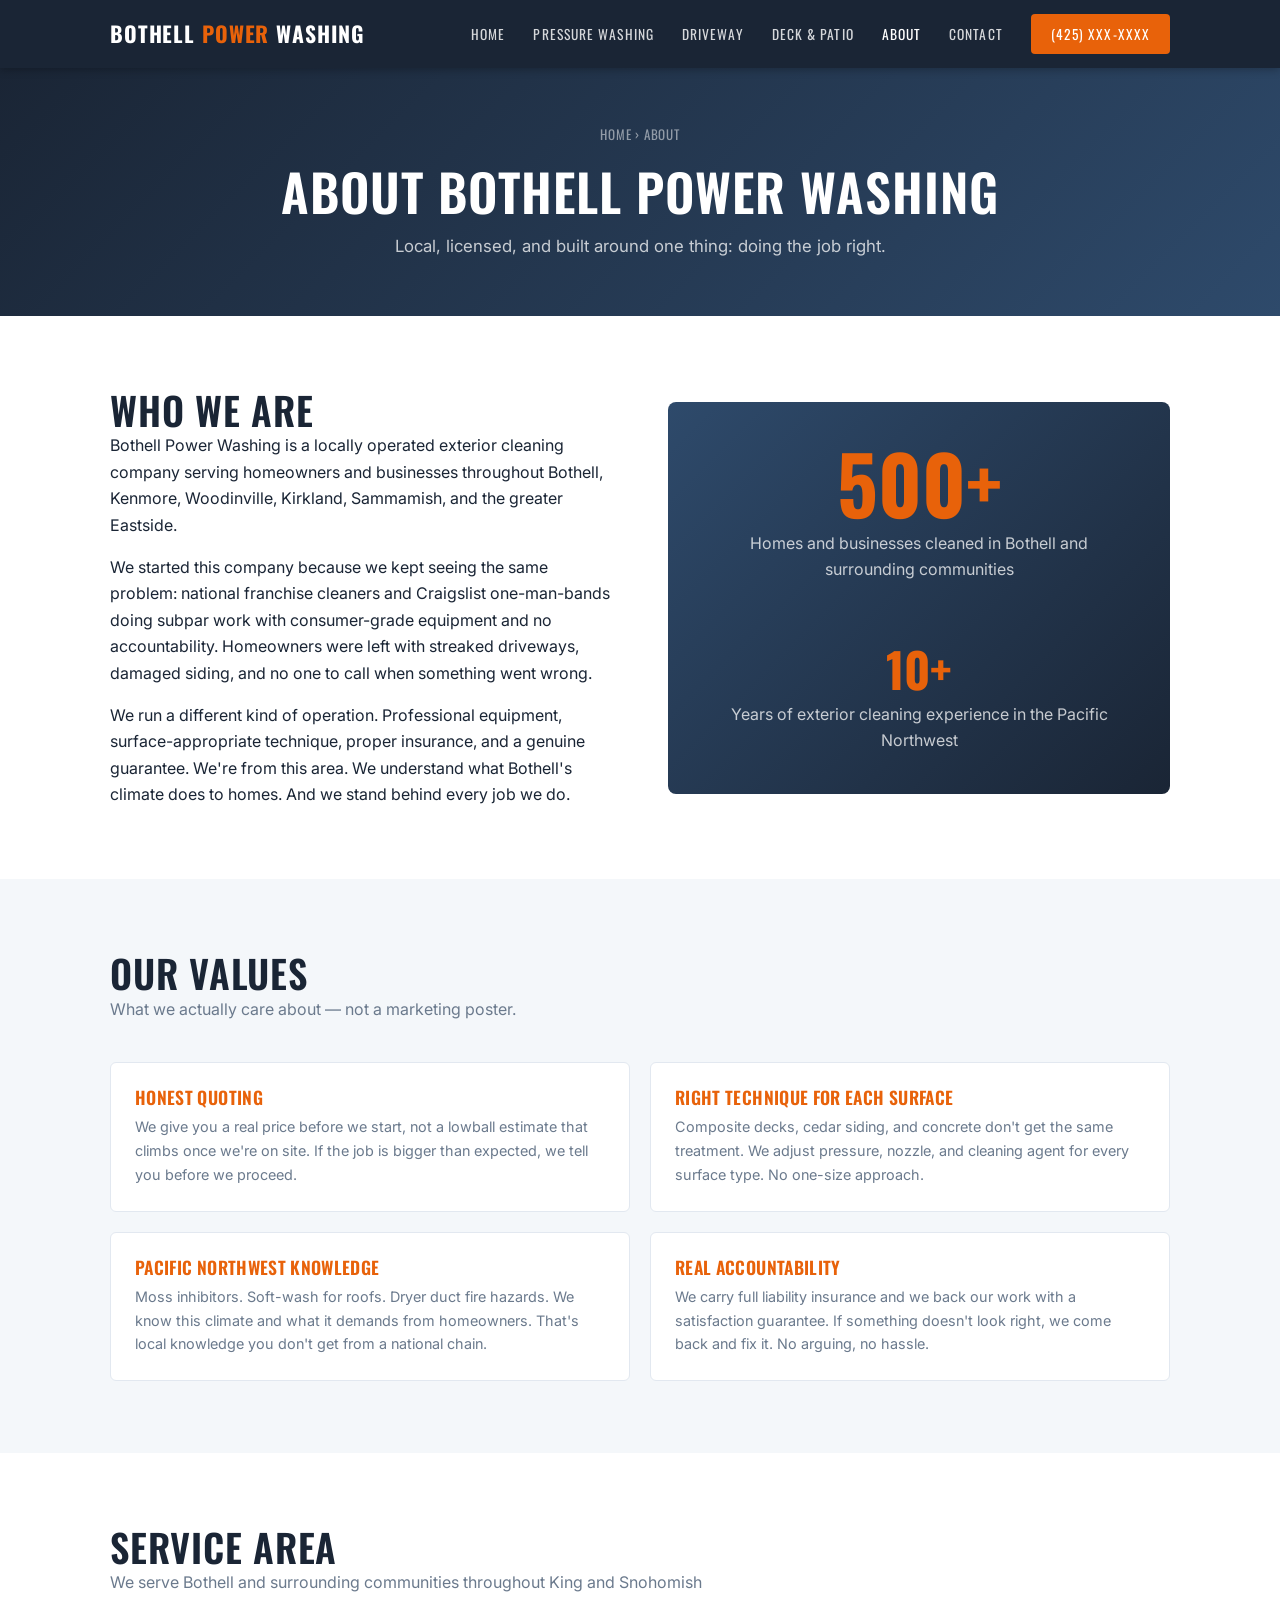
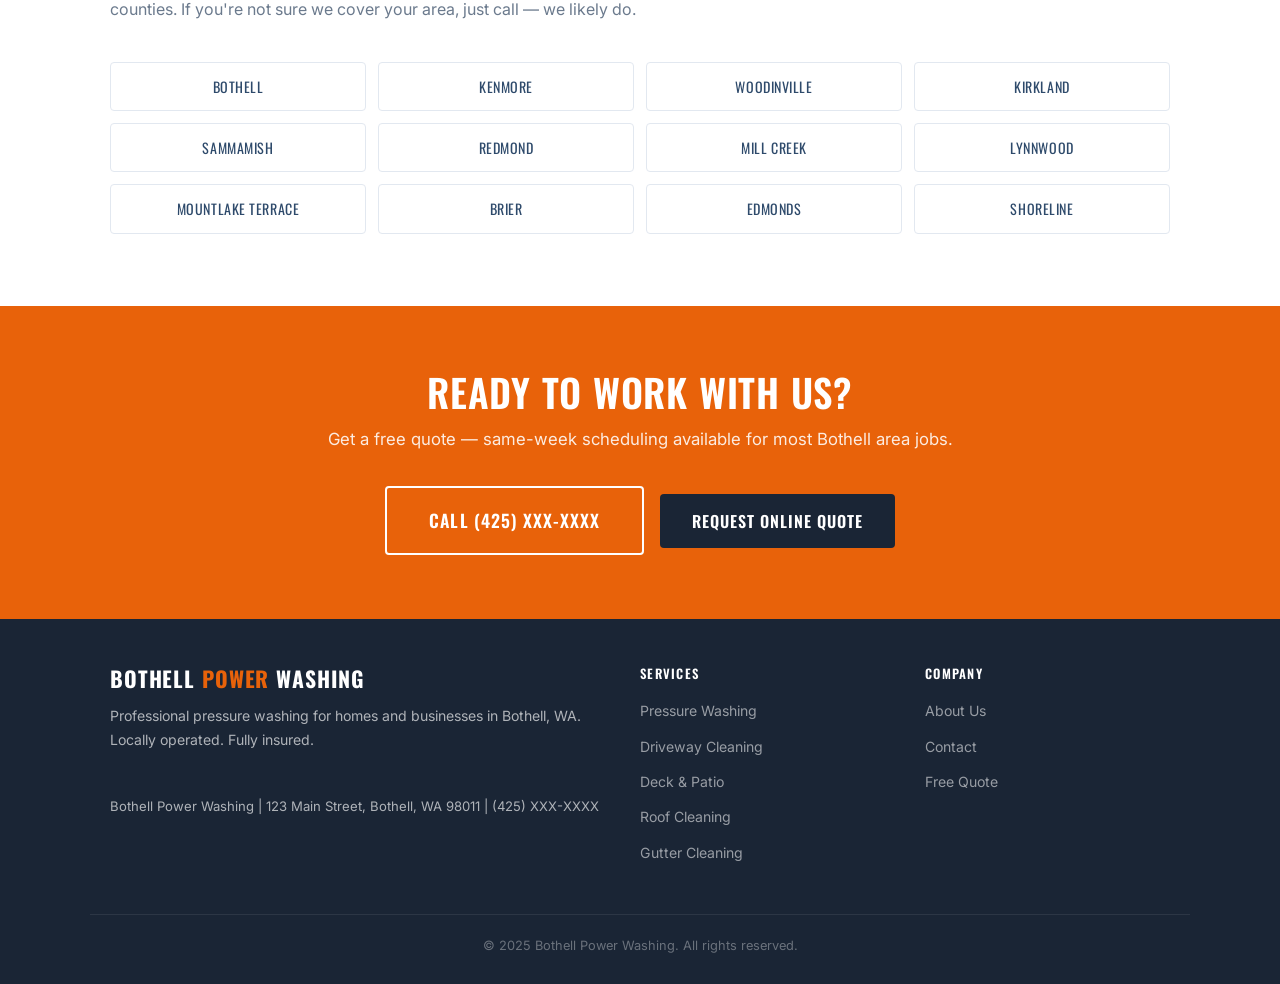
==== about.html @ 70e3e5a1 "Add files via upload" ====
<!DOCTYPE html>
<html lang="en">
<head>
  <meta charset="UTF-8">
  <meta name="viewport" content="width=device-width, initial-scale=1.0">
  <title>About Bothell Power Washing | Local Pressure Washing Bothell WA</title>
  <meta name="description" content="Locally operated pressure washing in Bothell, WA. Serving Kenmore, Woodinville, Kirkland, and the greater Eastside. Licensed, insured, satisfaction guaranteed.">
  <link rel="canonical" href="https://www.bothellpowerwashing.com/about.html">
  <link rel="preconnect" href="https://fonts.googleapis.com">
  <link href="https://fonts.googleapis.com/css2?family=Oswald:wght@400;600;700&family=Inter:wght@400;500;600&display=swap" rel="stylesheet">
  <link rel="stylesheet" href="css/style.css">
  <script type="application/ld+json">
  {"@context":"https://schema.org","@type":"BreadcrumbList","itemListElement":[{"@type":"ListItem","position":1,"name":"Home","item":"https://www.bothellpowerwashing.com/"},{"@type":"ListItem","position":2,"name":"About","item":"https://www.bothellpowerwashing.com/about.html"}]}
  </script>
</head>
<body>

<header>
  <div class="header-inner">
    <a href="index.html" class="logo">Bothell <span>Power</span> Washing</a>
    <button class="hamburger" aria-label="Menu"><span></span><span></span><span></span></button>
    <nav>
      <a href="index.html">Home</a>
      <a href="pressure-washing.html">Pressure Washing</a>
      <a href="driveway-cleaning.html">Driveway</a>
      <a href="deck-washing.html">Deck & Patio</a>
      <a href="about.html" class="active">About</a>
      <a href="contact.html">Contact</a>
      <a href="tel:4250000000" class="nav-phone">(425) XXX-XXXX</a>
    </nav>
  </div>
</header>

<div class="page-hero">
  <div class="container">
    <div class="breadcrumb"><a href="index.html">Home</a> › About</div>
    <h1>About Bothell Power Washing</h1>
    <p>Local, licensed, and built around one thing: doing the job right.</p>
  </div>
</div>

<section class="section">
  <div class="container">
    <div class="about-grid">
      <div>
        <h2>Who We Are</h2>
        <p>Bothell Power Washing is a locally operated exterior cleaning company serving homeowners and businesses throughout Bothell, Kenmore, Woodinville, Kirkland, Sammamish, and the greater Eastside.</p>
        <p>We started this company because we kept seeing the same problem: national franchise cleaners and Craigslist one-man-bands doing subpar work with consumer-grade equipment and no accountability. Homeowners were left with streaked driveways, damaged siding, and no one to call when something went wrong.</p>
        <p>We run a different kind of operation. Professional equipment, surface-appropriate technique, proper insurance, and a genuine guarantee. We're from this area. We understand what Bothell's climate does to homes. And we stand behind every job we do.</p>
      </div>
      <div class="why-visual">
        <div class="big-num">500+</div>
        <p>Homes and businesses cleaned in Bothell and surrounding communities</p>
        <br>
        <div class="big-num" style="font-size:3rem; margin-top:20px;">10+</div>
        <p>Years of exterior cleaning experience in the Pacific Northwest</p>
      </div>
    </div>
  </div>
</section>

<section class="section section--gray">
  <div class="container">
    <h2>Our Values</h2>
    <p style="color:var(--gray); max-width:600px;">What we actually care about — not a marketing poster.</p>
    <div class="values-grid">
      <div class="value-card">
        <h4>Honest Quoting</h4>
        <p>We give you a real price before we start, not a lowball estimate that climbs once we're on site. If the job is bigger than expected, we tell you before we proceed.</p>
      </div>
      <div class="value-card">
        <h4>Right Technique for Each Surface</h4>
        <p>Composite decks, cedar siding, and concrete don't get the same treatment. We adjust pressure, nozzle, and cleaning agent for every surface type. No one-size approach.</p>
      </div>
      <div class="value-card">
        <h4>Pacific Northwest Knowledge</h4>
        <p>Moss inhibitors. Soft-wash for roofs. Dryer duct fire hazards. We know this climate and what it demands from homeowners. That's local knowledge you don't get from a national chain.</p>
      </div>
      <div class="value-card">
        <h4>Real Accountability</h4>
        <p>We carry full liability insurance and we back our work with a satisfaction guarantee. If something doesn't look right, we come back and fix it. No arguing, no hassle.</p>
      </div>
    </div>
  </div>
</section>

<section class="section">
  <div class="container">
    <h2>Service Area</h2>
    <p style="color:var(--gray); max-width:640px; margin-bottom:32px;">We serve Bothell and surrounding communities throughout King and Snohomish counties. If you're not sure we cover your area, just call — we likely do.</p>
    <div class="areas-grid">
      <div class="area-pill">Bothell</div>
      <div class="area-pill">Kenmore</div>
      <div class="area-pill">Woodinville</div>
      <div class="area-pill">Kirkland</div>
      <div class="area-pill">Sammamish</div>
      <div class="area-pill">Redmond</div>
      <div class="area-pill">Mill Creek</div>
      <div class="area-pill">Lynnwood</div>
      <div class="area-pill">Mountlake Terrace</div>
      <div class="area-pill">Brier</div>
      <div class="area-pill">Edmonds</div>
      <div class="area-pill">Shoreline</div>
    </div>
  </div>
</section>

<div class="cta-band">
  <div class="container">
    <h2>Ready to Work With Us?</h2>
    <p>Get a free quote — same-week scheduling available for most Bothell area jobs.</p>
    <a href="tel:4250000000" class="btn btn-outline btn-lg">Call (425) XXX-XXXX</a>
    &nbsp;&nbsp;
    <a href="contact.html" class="btn" style="background:var(--navy); color:white;">Request Online Quote</a>
  </div>
</div>

<footer>
  <div class="footer-inner">
    <div class="footer-brand">
      <div class="logo">Bothell <span>Power</span> Washing</div>
      <p>Professional pressure washing for homes and businesses in Bothell, WA. Locally operated. Fully insured.</p>
      <br><p style="font-size:0.82rem;">Bothell Power Washing | 123 Main Street, Bothell, WA 98011 | (425) XXX-XXXX</p>
    </div>
    <div class="footer-col">
      <h4>Services</h4>
      <ul>
        <li><a href="pressure-washing.html">Pressure Washing</a></li>
        <li><a href="driveway-cleaning.html">Driveway Cleaning</a></li>
        <li><a href="deck-washing.html">Deck &amp; Patio</a></li>
        <li><a href="pressure-washing.html#roof">Roof Cleaning</a></li>
        <li><a href="pressure-washing.html#gutter">Gutter Cleaning</a></li>
      </ul>
    </div>
    <div class="footer-col">
      <h4>Company</h4>
      <ul>
        <li><a href="about.html">About Us</a></li>
        <li><a href="contact.html">Contact</a></li>
        <li><a href="contact.html">Free Quote</a></li>
      </ul>
    </div>
  </div>
  <div class="footer-bottom"><p>&copy; 2025 Bothell Power Washing. All rights reserved.</p></div>
</footer>
<script src="js/main.js"></script>
</body>
</html>
---- css/style.css ----
/* =============================================
   BOTHELL POWER WASHING — Main Stylesheet
   Design: Industrial-clean. Steel blue + high-pressure orange.
   ============================================= */

:root {
  --navy:   #1a2535;
  --steel:  #2e4a6b;
  --sky:    #4a8fbd;
  --orange: #e8620a;
  --orange-light: #ff7a1f;
  --white:  #ffffff;
  --off-white: #f4f7fa;
  --gray:   #6b7a8d;
  --light-gray: #e2e8f0;
  --text:   #1a2535;

  --font-display: 'Oswald', sans-serif;
  --font-body: 'Inter', sans-serif;

  --radius: 4px;
  --shadow: 0 2px 12px rgba(26,37,53,0.12);
  --shadow-lg: 0 8px 32px rgba(26,37,53,0.18);
}

*, *::before, *::after { box-sizing: border-box; margin: 0; padding: 0; }
html { scroll-behavior: smooth; }

body {
  font-family: var(--font-body);
  color: var(--text);
  background: var(--white);
  line-height: 1.65;
  font-size: 16px;
}

img { max-width: 100%; display: block; }
a { color: var(--orange); text-decoration: none; }
a:hover { color: var(--orange-light); }

h1, h2, h3, h4 {
  font-family: var(--font-display);
  font-weight: 600;
  line-height: 1.15;
  letter-spacing: 0.02em;
  text-transform: uppercase;
}

h1 { font-size: clamp(2rem, 5vw, 3.2rem); }
h2 { font-size: clamp(1.6rem, 3.5vw, 2.4rem); }
h3 { font-size: clamp(1.2rem, 2.5vw, 1.6rem); }
h4 { font-size: 1.1rem; }

p { margin-bottom: 1rem; }
p:last-child { margin-bottom: 0; }

.container { max-width: 1100px; margin: 0 auto; padding: 0 20px; }
.section { padding: 72px 0; }
.section--dark { background: var(--navy); color: var(--white); }
.section--gray { background: var(--off-white); }

.btn {
  display: inline-block;
  padding: 14px 32px;
  border-radius: var(--radius);
  font-family: var(--font-display);
  font-size: 1rem;
  letter-spacing: 0.06em;
  text-transform: uppercase;
  font-weight: 600;
  transition: all 0.2s ease;
  cursor: pointer;
  border: none;
  text-align: center;
}
.btn-primary { background: var(--orange); color: var(--white); }
.btn-primary:hover { background: var(--orange-light); color: var(--white); transform: translateY(-1px); box-shadow: 0 4px 16px rgba(232,98,10,0.35); }
.btn-outline { background: transparent; color: var(--white); border: 2px solid var(--white); }
.btn-outline:hover { background: var(--white); color: var(--navy); }
.btn-lg { padding: 18px 42px; font-size: 1.1rem; }

/* HEADER */
header { background: var(--navy); position: sticky; top: 0; z-index: 100; box-shadow: 0 2px 8px rgba(0,0,0,0.25); }
.header-inner { display: flex; align-items: center; justify-content: space-between; padding: 0 20px; max-width: 1100px; margin: 0 auto; height: 68px; }
.logo { font-family: var(--font-display); font-size: 1.35rem; font-weight: 700; color: var(--white); letter-spacing: 0.04em; text-transform: uppercase; line-height: 1.1; }
.logo span { color: var(--orange); }
nav { display: flex; align-items: center; gap: 28px; }
nav a { color: rgba(255,255,255,0.82); font-family: var(--font-display); font-size: 0.85rem; letter-spacing: 0.08em; text-transform: uppercase; transition: color 0.2s; }
nav a:hover, nav a.active { color: var(--white); }
.nav-phone { background: var(--orange); color: var(--white) !important; padding: 9px 20px; border-radius: var(--radius); }
.nav-phone:hover { background: var(--orange-light) !important; }
.hamburger { display: none; background: none; border: none; cursor: pointer; flex-direction: column; gap: 5px; padding: 4px; }
.hamburger span { display: block; width: 24px; height: 2px; background: var(--white); transition: all 0.3s; }

/* HERO */
.hero { background: linear-gradient(135deg, var(--navy) 0%, var(--steel) 100%); color: var(--white); padding: 80px 0 72px; position: relative; overflow: hidden; }
.hero::before { content: ''; position: absolute; top: -40px; right: -80px; width: 420px; height: 420px; background: repeating-linear-gradient(-55deg, transparent, transparent 18px, rgba(232,98,10,0.08) 18px, rgba(232,98,10,0.08) 36px); border-radius: 50%; pointer-events: none; }
.hero-inner { display: grid; grid-template-columns: 1fr 1fr; gap: 60px; align-items: center; max-width: 1100px; margin: 0 auto; padding: 0 20px; }
.hero-badge { display: inline-block; background: rgba(232,98,10,0.18); color: var(--orange-light); border: 1px solid rgba(232,98,10,0.4); font-family: var(--font-display); font-size: 0.72rem; letter-spacing: 0.14em; text-transform: uppercase; padding: 6px 14px; border-radius: 2px; margin-bottom: 20px; }
.hero h1 { color: var(--white); margin-bottom: 20px; }
.hero h1 span { color: var(--orange); }
.hero-sub { font-size: 1.1rem; color: rgba(255,255,255,0.78); margin-bottom: 32px; line-height: 1.7; }
.hero-ctas { display: flex; gap: 14px; flex-wrap: wrap; }
.hero-trust { margin-top: 36px; display: flex; gap: 28px; flex-wrap: wrap; }
.trust-item { display: flex; align-items: center; gap: 8px; font-size: 0.88rem; color: rgba(255,255,255,0.7); }
.trust-item svg { width: 18px; height: 18px; fill: var(--orange); flex-shrink: 0; }

.hero-card { background: rgba(255,255,255,0.06); border: 1px solid rgba(255,255,255,0.12); border-radius: 8px; padding: 36px 32px; backdrop-filter: blur(8px); }
.hero-card h3 { color: var(--white); font-size: 1.05rem; margin-bottom: 20px; padding-bottom: 14px; border-bottom: 1px solid rgba(255,255,255,0.12); }
.quote-form label { display: block; font-size: 0.8rem; color: rgba(255,255,255,0.6); margin-bottom: 5px; font-family: var(--font-display); letter-spacing: 0.06em; text-transform: uppercase; }
.quote-form input, .quote-form select, .quote-form textarea { width: 100%; background: rgba(255,255,255,0.08); border: 1px solid rgba(255,255,255,0.18); border-radius: var(--radius); color: var(--white); padding: 11px 14px; font-family: var(--font-body); font-size: 0.95rem; margin-bottom: 14px; transition: border-color 0.2s; }
.quote-form input::placeholder, .quote-form textarea::placeholder { color: rgba(255,255,255,0.38); }
.quote-form input:focus, .quote-form select:focus, .quote-form textarea:focus { outline: none; border-color: var(--orange); }
.quote-form select option { background: var(--navy); }

/* STATS BAR */
.stats-bar { background: var(--orange); padding: 20px 0; }
.stats-inner { display: flex; justify-content: space-around; flex-wrap: wrap; gap: 16px; max-width: 1100px; margin: 0 auto; padding: 0 20px; }
.stat-item { text-align: center; }
.stat-num { font-family: var(--font-display); font-size: 1.8rem; font-weight: 700; color: var(--white); line-height: 1; }
.stat-label { font-size: 0.78rem; color: rgba(255,255,255,0.85); text-transform: uppercase; letter-spacing: 0.08em; margin-top: 3px; }

/* SERVICES GRID */
.services-grid { display: grid; grid-template-columns: repeat(3, 1fr); gap: 24px; margin-top: 48px; }
.service-card { background: var(--white); border: 1px solid var(--light-gray); border-radius: 6px; padding: 32px 28px; transition: all 0.25s ease; position: relative; overflow: hidden; }
.service-card::after { content: ''; position: absolute; bottom: 0; left: 0; right: 0; height: 3px; background: var(--orange); transform: scaleX(0); transition: transform 0.25s ease; }
.service-card:hover { box-shadow: var(--shadow-lg); transform: translateY(-3px); }
.service-card:hover::after { transform: scaleX(1); }
.service-icon { width: 48px; height: 48px; background: rgba(232,98,10,0.1); border-radius: 6px; display: flex; align-items: center; justify-content: center; margin-bottom: 18px; }
.service-icon svg { width: 26px; height: 26px; fill: var(--orange); }
.service-card h3 { font-size: 1.1rem; margin-bottom: 10px; color: var(--navy); }
.service-card p { font-size: 0.92rem; color: var(--gray); margin-bottom: 18px; }
.service-card a { font-family: var(--font-display); font-size: 0.82rem; letter-spacing: 0.08em; text-transform: uppercase; color: var(--orange); display: flex; align-items: center; gap: 6px; }

/* WHY US */
.why-grid { display: grid; grid-template-columns: 1fr 1fr; gap: 48px; align-items: center; }
.why-list { list-style: none; margin-top: 28px; }
.why-list li { display: flex; gap: 16px; margin-bottom: 24px; }
.why-icon { width: 42px; height: 42px; background: var(--orange); border-radius: 4px; display: flex; align-items: center; justify-content: center; flex-shrink: 0; }
.why-icon svg { width: 22px; height: 22px; fill: var(--white); }
.why-text h4 { color: var(--navy); margin-bottom: 4px; font-size: 1rem; }
.why-text p { font-size: 0.9rem; color: var(--gray); margin-bottom: 0; }
.why-visual { background: linear-gradient(135deg, var(--steel), var(--navy)); border-radius: 8px; padding: 40px; color: var(--white); text-align: center; }
.why-visual .big-num { font-family: var(--font-display); font-size: 5rem; font-weight: 700; color: var(--orange); line-height: 1; }
.why-visual p { color: rgba(255,255,255,0.75); font-size: 1rem; margin-top: 8px; }

/* AREAS */
.areas-grid { display: grid; grid-template-columns: repeat(4, 1fr); gap: 12px; margin-top: 40px; }
.area-pill { background: var(--white); border: 1px solid var(--light-gray); border-radius: 4px; padding: 12px 16px; font-size: 0.88rem; color: var(--steel); text-align: center; font-family: var(--font-display); letter-spacing: 0.04em; text-transform: uppercase; transition: all 0.2s; }
.area-pill:hover { border-color: var(--orange); color: var(--orange); }

/* FAQ */
.faq-list { margin-top: 40px; }
.faq-item { border-bottom: 1px solid var(--light-gray); }
.faq-question { width: 100%; background: none; border: none; text-align: left; padding: 20px 0; font-family: var(--font-display); font-size: 1rem; color: var(--navy); cursor: pointer; display: flex; justify-content: space-between; align-items: center; letter-spacing: 0.03em; text-transform: uppercase; }
.faq-question svg { width: 20px; height: 20px; fill: var(--orange); transition: transform 0.25s; flex-shrink: 0; }
.faq-item.open .faq-question svg { transform: rotate(45deg); }
.faq-answer { max-height: 0; overflow: hidden; transition: max-height 0.3s ease; font-size: 0.95rem; color: var(--gray); line-height: 1.7; }
.faq-answer-inner { padding-bottom: 20px; }

/* CTA BAND */
.cta-band { background: var(--orange); padding: 64px 0; text-align: center; }
.cta-band h2 { color: var(--white); margin-bottom: 12px; }
.cta-band p { color: rgba(255,255,255,0.88); margin-bottom: 32px; font-size: 1.05rem; }

/* FOOTER */
footer { background: var(--navy); color: rgba(255,255,255,0.65); padding: 48px 0 28px; }
.footer-inner { max-width: 1100px; margin: 0 auto; padding: 0 20px; display: grid; grid-template-columns: 2fr 1fr 1fr; gap: 40px; }
.footer-brand .logo { margin-bottom: 14px; }
.footer-brand p { font-size: 0.88rem; line-height: 1.7; }
.footer-col h4 { color: var(--white); font-size: 0.8rem; letter-spacing: 0.1em; margin-bottom: 16px; text-transform: uppercase; }
.footer-col ul { list-style: none; }
.footer-col ul li { margin-bottom: 9px; }
.footer-col ul li a { color: rgba(255,255,255,0.55); font-size: 0.88rem; transition: color 0.2s; }
.footer-col ul li a:hover { color: var(--white); }
.footer-bottom { border-top: 1px solid rgba(255,255,255,0.08); margin-top: 40px; padding-top: 20px; text-align: center; font-size: 0.8rem; color: rgba(255,255,255,0.35); max-width: 1100px; margin-left: auto; margin-right: auto; padding-left: 20px; padding-right: 20px; }

/* PAGE HERO */
.page-hero { background: linear-gradient(135deg, var(--navy) 0%, var(--steel) 100%); color: var(--white); padding: 56px 0; text-align: center; }
.page-hero h1 { color: var(--white); margin-bottom: 12px; }
.page-hero p { color: rgba(255,255,255,0.75); font-size: 1.05rem; }
.breadcrumb { font-size: 0.82rem; color: rgba(255,255,255,0.5); margin-bottom: 16px; font-family: var(--font-display); letter-spacing: 0.06em; text-transform: uppercase; }
.breadcrumb a { color: rgba(255,255,255,0.5); }
.breadcrumb a:hover { color: var(--white); }

/* CONTENT */
.content-grid { display: grid; grid-template-columns: 2fr 1fr; gap: 48px; align-items: start; }
.content-body h2 { font-size: 1.6rem; margin: 36px 0 14px; color: var(--navy); }
.content-body h2:first-child { margin-top: 0; }
.content-body p { color: #444; line-height: 1.75; margin-bottom: 1rem; }
.content-body ul { margin: 0 0 1rem 1.2rem; color: #444; }
.content-body ul li { margin-bottom: 6px; }
.sidebar-card { background: var(--off-white); border: 1px solid var(--light-gray); border-radius: 6px; padding: 28px; margin-bottom: 24px; position: sticky; top: 88px; }
.sidebar-card h3 { font-size: 1rem; color: var(--navy); margin-bottom: 16px; padding-bottom: 12px; border-bottom: 2px solid var(--orange); }
.sidebar-phone { font-family: var(--font-display); font-size: 1.5rem; color: var(--orange); display: block; margin-bottom: 14px; }

/* CONTACT */
.contact-grid { display: grid; grid-template-columns: 1fr 1fr; gap: 48px; align-items: start; }
.contact-form-box { background: var(--white); border: 1px solid var(--light-gray); border-radius: 6px; padding: 36px; box-shadow: var(--shadow); }
.contact-form-box h2 { margin-bottom: 24px; font-size: 1.4rem; }
.form-group { margin-bottom: 18px; }
.form-group label { display: block; font-size: 0.82rem; font-family: var(--font-display); letter-spacing: 0.06em; text-transform: uppercase; color: var(--gray); margin-bottom: 6px; }
.form-group input, .form-group select, .form-group textarea { width: 100%; border: 1px solid var(--light-gray); border-radius: var(--radius); padding: 12px 14px; font-family: var(--font-body); font-size: 0.95rem; color: var(--text); transition: border-color 0.2s; }
.form-group input:focus, .form-group select:focus, .form-group textarea:focus { outline: none; border-color: var(--orange); }
.contact-info-box { padding: 8px 0; }
.contact-info-box h2 { margin-bottom: 24px; font-size: 1.4rem; }
.contact-detail { display: flex; gap: 16px; margin-bottom: 28px; align-items: flex-start; }
.contact-detail-icon { width: 44px; height: 44px; background: rgba(232,98,10,0.1); border-radius: 4px; display: flex; align-items: center; justify-content: center; flex-shrink: 0; }
.contact-detail-icon svg { width: 22px; height: 22px; fill: var(--orange); }
.contact-detail-text h4 { font-size: 0.88rem; color: var(--navy); margin-bottom: 3px; }
.contact-detail-text p, .contact-detail-text a { font-size: 1rem; color: var(--gray); }
.map-wrap { border-radius: 6px; overflow: hidden; margin-top: 32px; border: 1px solid var(--light-gray); }

/* ABOUT */
.about-grid { display: grid; grid-template-columns: 1fr 1fr; gap: 56px; align-items: center; }
.values-grid { display: grid; grid-template-columns: 1fr 1fr; gap: 20px; margin-top: 40px; }
.value-card { background: var(--white); border: 1px solid var(--light-gray); border-radius: 6px; padding: 24px; }
.value-card h4 { color: var(--orange); margin-bottom: 8px; }
.value-card p { font-size: 0.9rem; color: var(--gray); margin: 0; }

/* RESPONSIVE */
@media (max-width: 900px) {
  .hero-inner { grid-template-columns: 1fr; gap: 36px; }
  .services-grid { grid-template-columns: 1fr 1fr; }
  .areas-grid { grid-template-columns: repeat(3, 1fr); }
  .footer-inner { grid-template-columns: 1fr 1fr; }
  .why-grid { grid-template-columns: 1fr; }
  .content-grid { grid-template-columns: 1fr; }
  .contact-grid { grid-template-columns: 1fr; }
  .about-grid { grid-template-columns: 1fr; }
  .values-grid { grid-template-columns: 1fr; }
}

@media (max-width: 640px) {
  .section { padding: 48px 0; }
  .services-grid { grid-template-columns: 1fr; }
  .areas-grid { grid-template-columns: repeat(2, 1fr); }
  .footer-inner { grid-template-columns: 1fr; }
  nav { display: none; }
  nav.open { display: flex; flex-direction: column; position: absolute; top: 68px; left: 0; right: 0; background: var(--navy); padding: 20px; gap: 16px; z-index: 99; }
  .hamburger { display: flex; }
  .stats-inner { gap: 24px; }
  .hero-ctas { flex-direction: column; }
}

@media (prefers-reduced-motion: reduce) {
  *, *::before, *::after { transition: none !important; animation: none !important; }
}
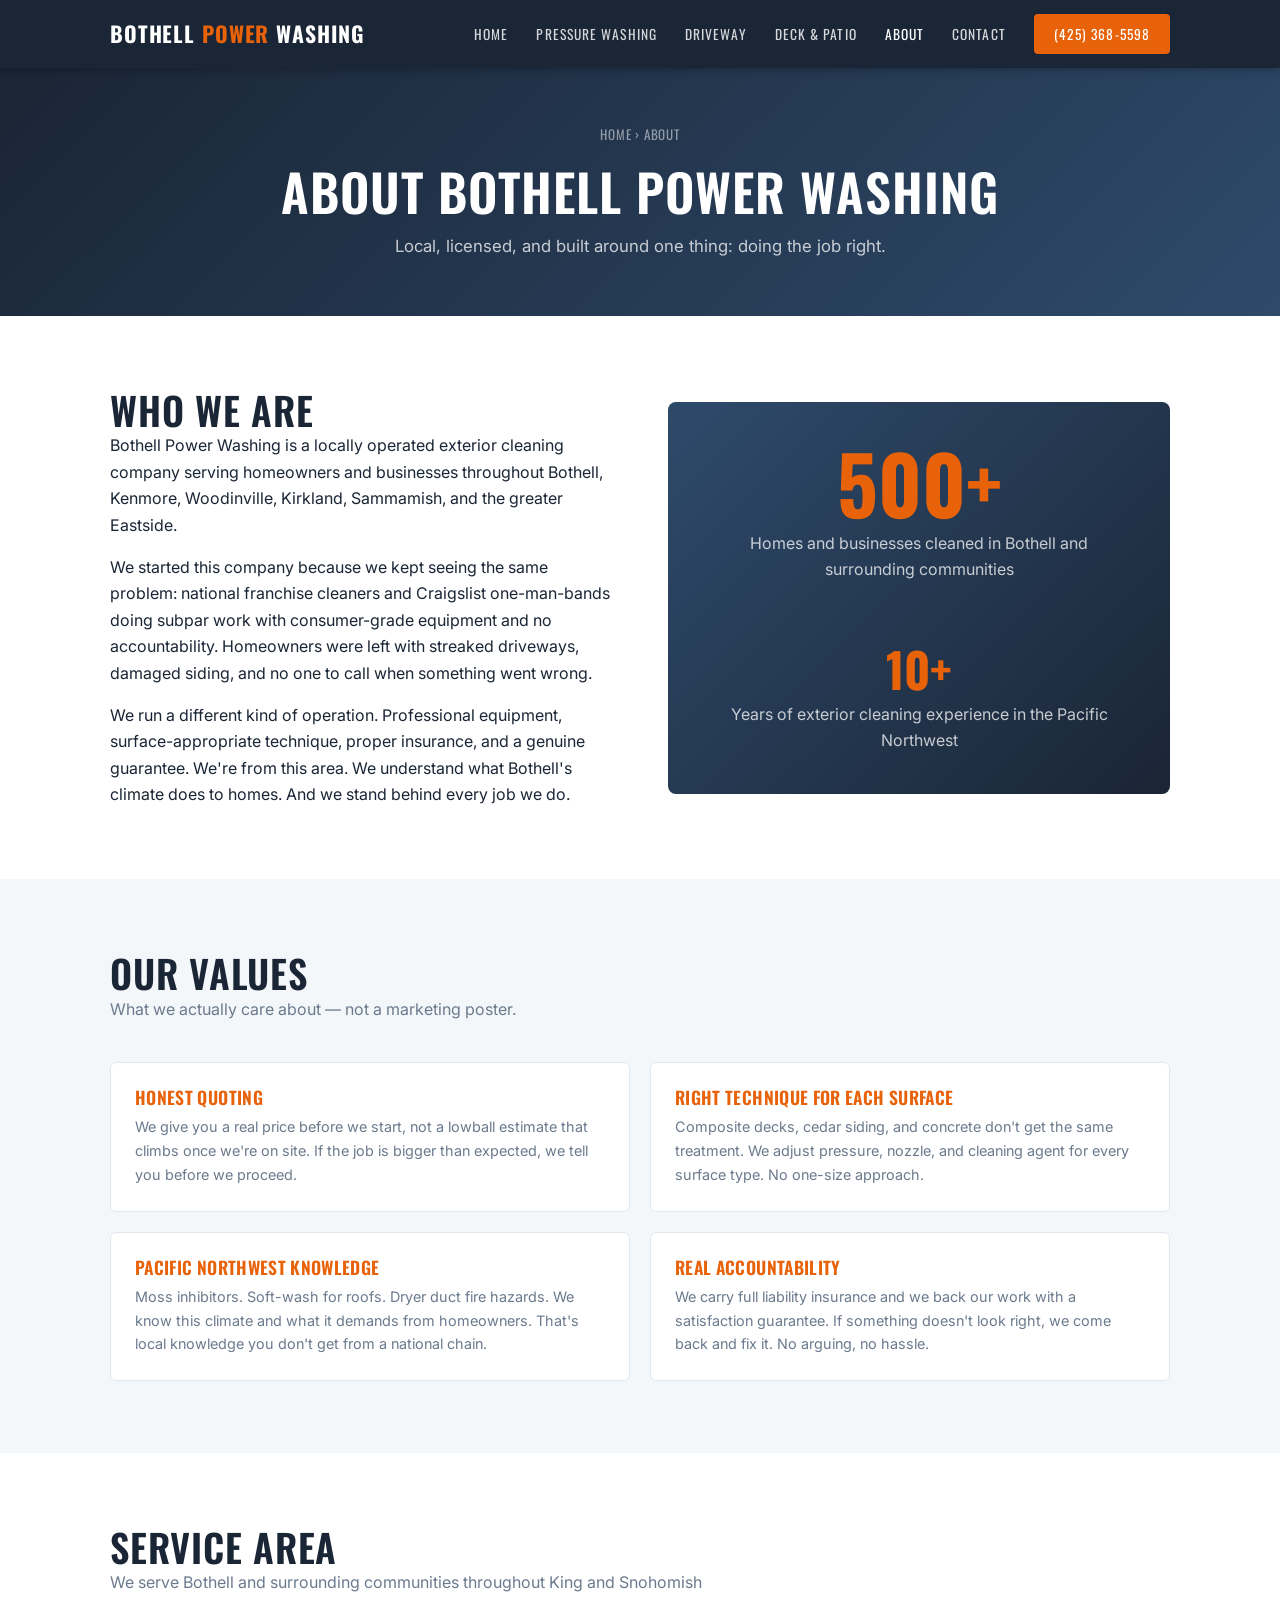
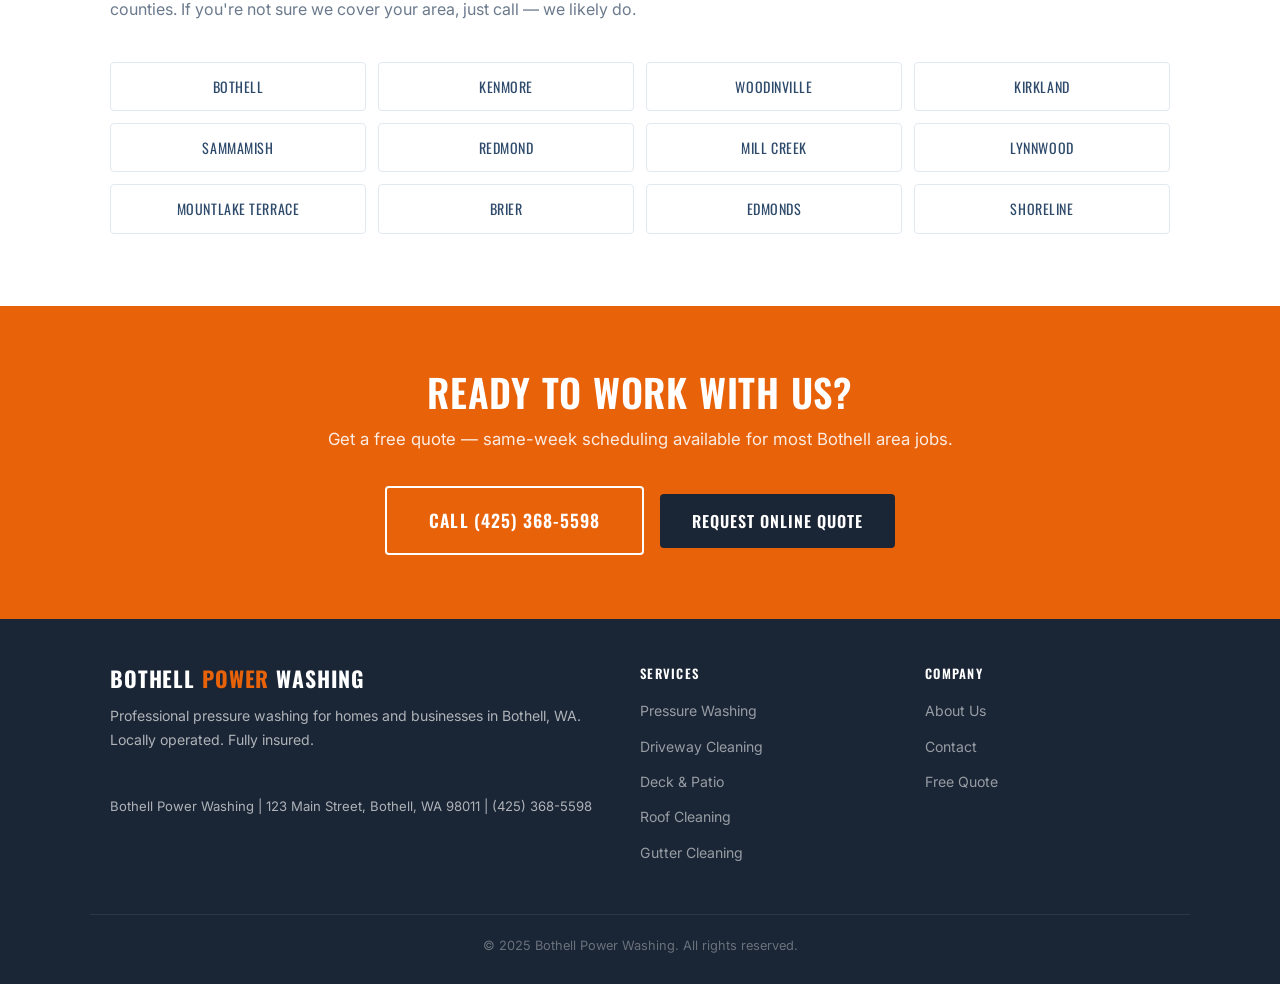
==== commit af1de4c9: "Add files via upload" ====
--- a/about.html
+++ b/about.html
@@ -26,7 +26,7 @@
       <a href="deck-washing.html">Deck & Patio</a>
       <a href="about.html" class="active">About</a>
       <a href="contact.html">Contact</a>
-      <a href="tel:4250000000" class="nav-phone">(425) XXX-XXXX</a>
+      <a href="tel:4253685598" class="nav-phone">(425) 368-5598</a>
     </nav>
   </div>
 </header>
@@ -109,7 +109,7 @@
   <div class="container">
     <h2>Ready to Work With Us?</h2>
     <p>Get a free quote — same-week scheduling available for most Bothell area jobs.</p>
-    <a href="tel:4250000000" class="btn btn-outline btn-lg">Call (425) XXX-XXXX</a>
+    <a href="tel:4253685598" class="btn btn-outline btn-lg">Call (425) 368-5598</a>
     &nbsp;&nbsp;
     <a href="contact.html" class="btn" style="background:var(--navy); color:white;">Request Online Quote</a>
   </div>
@@ -120,7 +120,7 @@
     <div class="footer-brand">
       <div class="logo">Bothell <span>Power</span> Washing</div>
       <p>Professional pressure washing for homes and businesses in Bothell, WA. Locally operated. Fully insured.</p>
-      <br><p style="font-size:0.82rem;">Bothell Power Washing | 123 Main Street, Bothell, WA 98011 | (425) XXX-XXXX</p>
+      <br><p style="font-size:0.82rem;">Bothell Power Washing | 123 Main Street, Bothell, WA 98011 | (425) 368-5598</p>
     </div>
     <div class="footer-col">
       <h4>Services</h4>
